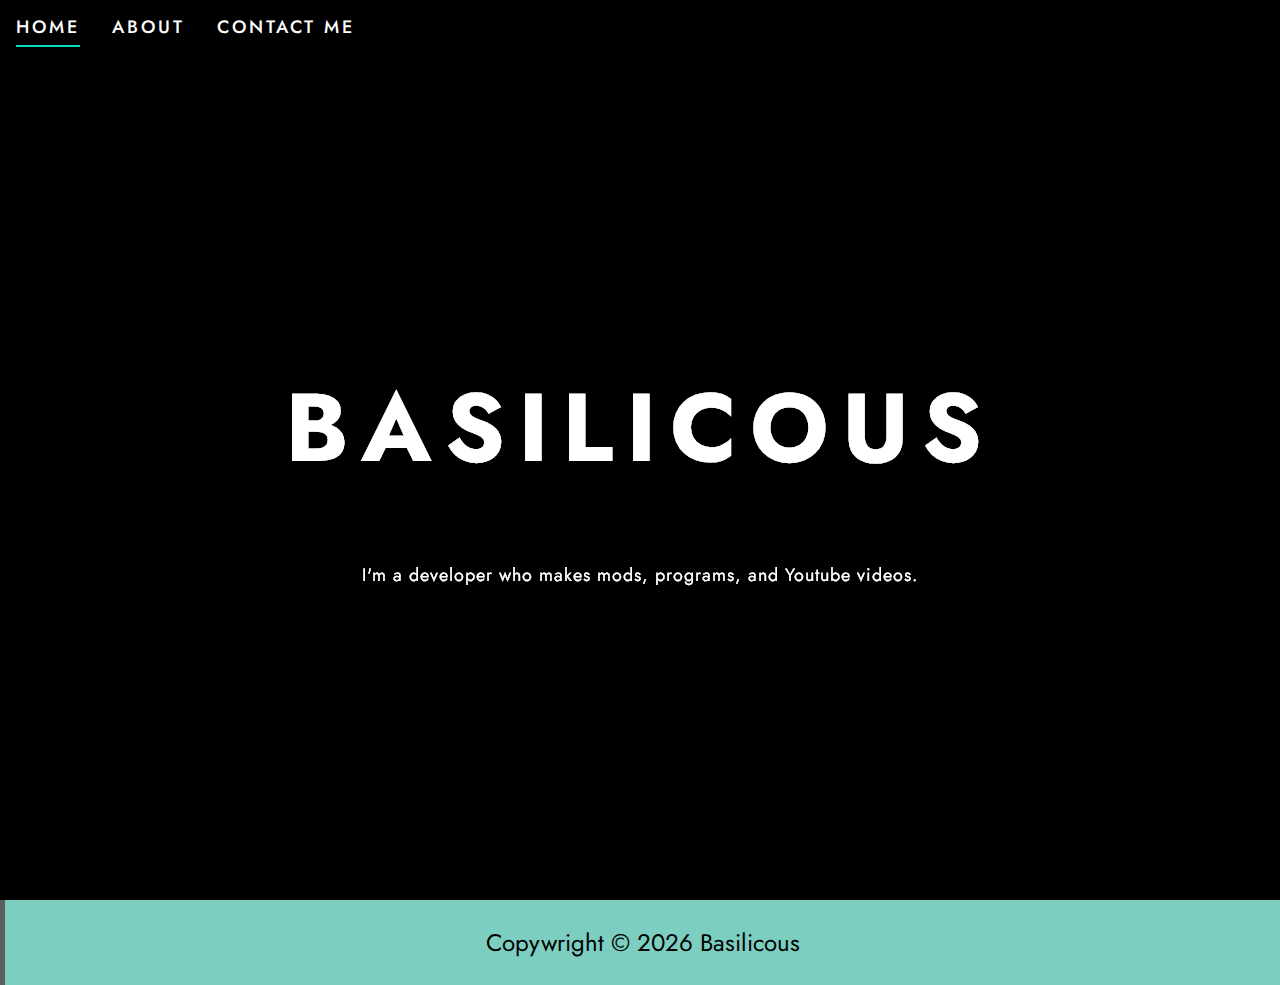
==== index.html @ 77973016 "Initial Site." ====
<!DOCTYPE html>
<html>
    <head>
        <!-- Fonts -->
        <link rel="preconnect" href="https://fonts.gstatic.com">
        <link href="https://fonts.googleapis.com/css2?family=Jost:wght@400;500;700&display=swap" rel="stylesheet"> 
    
        <!-- First party stylesheets -->
        <link rel="stylesheet" href="style/style.css">

    </head>

    <body>
        <!-- Hero -->
        <div class="hero-image">
            <div class="hero-text">
                <h1>BASILICOUS</h1>
                <p>I'm a developer who makes mods, programs, and Youtube videos.</p>
            </div>
        </div>

        <!-- Navigation bar -->
        <nav class="nav-bar">
            <ul>
                <li class="active">
                    <a href="index.html">HOME</a>
                </li>
                <li>
                    <a href="src/about.html">ABOUT</a>
                </li>
                <li>
                    <a href="src/contact.html">CONTACT ME</a>
                </li>
            </ul>
        </nav>

        <footer>
            <p>
                Copywright &copy;
                <script type="text/javascript">
                    var d = new Date()
                    document.write(d.getFullYear())
                </script>
                Basilicous
            </p>
        </footer>
    </body>
</html>
---- style/style.css ----
body, html
{
    height: 100%;
    width: 100%;
    margin:0;
    padding:0;
    background-color: black;
}

/**
 * Navigation bar
 * @author Basilicous
*/
.nav-bar
{
    background-color: rgba(0, 0, 0, 0.342);

    position: absolute;
    top: 0;
    left: 0;
    width: 100%;

    list-style: none;
}


/**
 * Navigation bar UL
 * @author Basilicous
*/
.nav-bar ul
{
    list-style: none;
    list-style-type: none;
    margin: 0;
    padding: 0;
    overflow: hidden;
    display:inline;
}

/**
 * Navigation bar LI
 * @author Basilicous
*/
.nav-bar li
{
    float: left;
    display: block;
    color: white;
    text-align: center;
    padding: 14px 16px;
    text-decoration: none;

    font-family: 'Jost', sans-serif;
    letter-spacing: 3px;
    font-size: 18px;
    font-weight: 500;
}

/**
 * Navigation bar LI A
 * @author Basilicous
*/
.nav-bar li a
{
    text-decoration: none;
    color: white;

    background-color: rgba(0, 0, 0, 0.342);
    transition: background-color 0.25s ease-out 100ms
}

/**
 * Navigation bar LI A : HOVER
 * @author Basilicous
*/
.nav-bar li a:hover
{
    background-color: rgba(212, 212, 212, 0.432);
}

/**
 * Navigation bar ACTIVE
 * @author Basilicous
*/
.nav-bar .active::after
{
    content: "";
    display: block;
    margin: 0 auto;
    width: 100%; 
    padding-top: 5px; 
    border-bottom: 2px solid rgb(0, 223, 186); 
}

/**
 * Text to be placed above hero image
 * @author Basilicous
*/
.hero-text
{
    position: absolute;
    top: 50%;
    left: 50%;
    transform: translate(-50%, -50%);
    color: white;

    font-family: 'Jost', sans-serif;
    text-align: center;
    font-size: 48px;
    font-weight: bold;
    letter-spacing: 13px;
}

/**
 * P Text to be placed above hero image
 * @author Basilicous
*/
.hero-text p
{
    font-size: 18px;
    font-weight: 400;
    letter-spacing: 1px;

    top: 20%;
}

/**
* Image to be placed below hero text
* @author Basilicous
*/
.hero-image
{
    background-image: linear-gradient(rgba(0, 0, 0, 0.5), rgba(0, 0, 0, 0.5)), url("../assets/hero-background.png");
    filter: brightness(200%);
    height: 100%;

    background-position: center;
    background-repeat: no-repeat;
    background-size: cover;
    position: relative;
}

/**
* Image to be placed below hero text
* @author Basilicous
*/
.hero-image-about
{
    background-image: linear-gradient(rgba(0, 0, 0, 0.5), rgba(0, 0, 0, 0.5)), url("../assets/hero-background.png");
    filter: brightness(200%);
    height: 75%;

    background-position: center;
    background-repeat: no-repeat;
    background-size: cover;
    position: relative;
}


/**
 * Text to be placed above hero image
 * @author Basilicous
*/
.hero-text-about
{
    position: absolute;
    top: 50%;
    left: 50%;
    transform: translate(-50%, -50%);
    color: white;

    font-family: 'Jost', sans-serif;
    text-align: center;
    font-size: 48px;
    font-weight: bold;
    letter-spacing: 13px;
}

/**
 * P Text to be placed above hero image
 * @author Basilicous
*/
.hero-text-about p
{
    font-size: 18px;
    font-weight: 400;
    letter-spacing: 1px;

    top: 20%;
}

/**
 * project-list H3 Text to be placed above hero image
 * @author Basilicous
*/
.project-list h3
{
    font-size: 64px;
    letter-spacing: 1px;
    font-weight: 400;
    letter-spacing: 2px;
    top: 20%;
}

/**
 * project-list H4 Text to be placed above hero image
 * @author Basilicous
*/
.project-list h4
{ 
    font-size: 48px;
    letter-spacing: 1px;
    font-weight: 400;
    letter-spacing: 2px;
    top: 20%;
}

/**
 * LI to be placed above hero image
 * @author Basilicous
*/
.project-list
{
    background-color: rgba(0, 0, 0, 0.445);
    border-radius: 5px;
    padding-left: 70px;
    padding-right: 70px;
    padding-top: 10px;
    padding-bottom: 10px;

    font-family: 'Jost', sans-serif;
    color: white;
}

/**
 * BUTTON to be placed above hero image
 * @author Basilicous
*/
.project-list .button
{
    
    background-color: rgb(0, 223, 186);
    border: none;
    color: rgb(0, 0, 0);
    padding: 15px 32px;
    text-align: center;
    text-decoration: none;
    display: inline-block;
    margin: 4px 2px;
    cursor: pointer;
    font-size: 24px;
    font-weight: 400;
    font-family: 'Jost', sans-serif;

    transition: background-color 0.25s ease-out 100ms
}

/**
 * BUTTON A to be placed above hero image
 * @author Basilicous
*/
.project-list .button a
{
    text-decoration: none;
    color: rgb(0, 0, 0);
}


/**
 * BUTTON to be placed above hero image
 * @author Basilicous
*/
.project-list .button:hover
{
    background-color: rgb(123, 206, 192);
}


/**
 * LI to be placed above hero image
 * @author Basilicous
*/
.project-list ul
{
    list-style-type: none;
}

/**
 * LI to be placed above hero image
 * @author Basilicous
*/
.project-list li
{
    background-color: rgba(19, 19, 19, 0.445);
    border-radius: 5px;
    padding-left: 25px;
    padding-right: 25px;
    padding-bottom: 25px;
    padding-top: 1px;
    margin-bottom: 10px;
    border-left: rgb(0, 223, 186) solid 2px;
}

footer
{
    background-color: rgb(123, 206, 192);
    padding: 1px;
    text-align: center;
    font-size: 24px;
    font-weight: 400;
    font-family: 'Jost', sans-serif;
    border-left: 5px solid rgb(95, 95, 95); 
}

.circle
{
    width: 15%;
    height: 0;
    padding-bottom: 15%;
    -moz-border-radius: 50%;
    -webkit-border-radius: 50%;
    border-radius: 50%;
    background: rgba(0, 0, 0, 0.445);
    position: relative;
    border: none;
    transform: rotate(90deg);
}

.circle:before 
{
    content: '';
    display: block;
    border-top: solid 10px transparent;
    border-left: solid 10px #FFF;
    border-bottom: solid 10px transparent;
    position: absolute;
    top: 50%;
    left: 50%;
    margin: -10px 0 0 -3px;
}
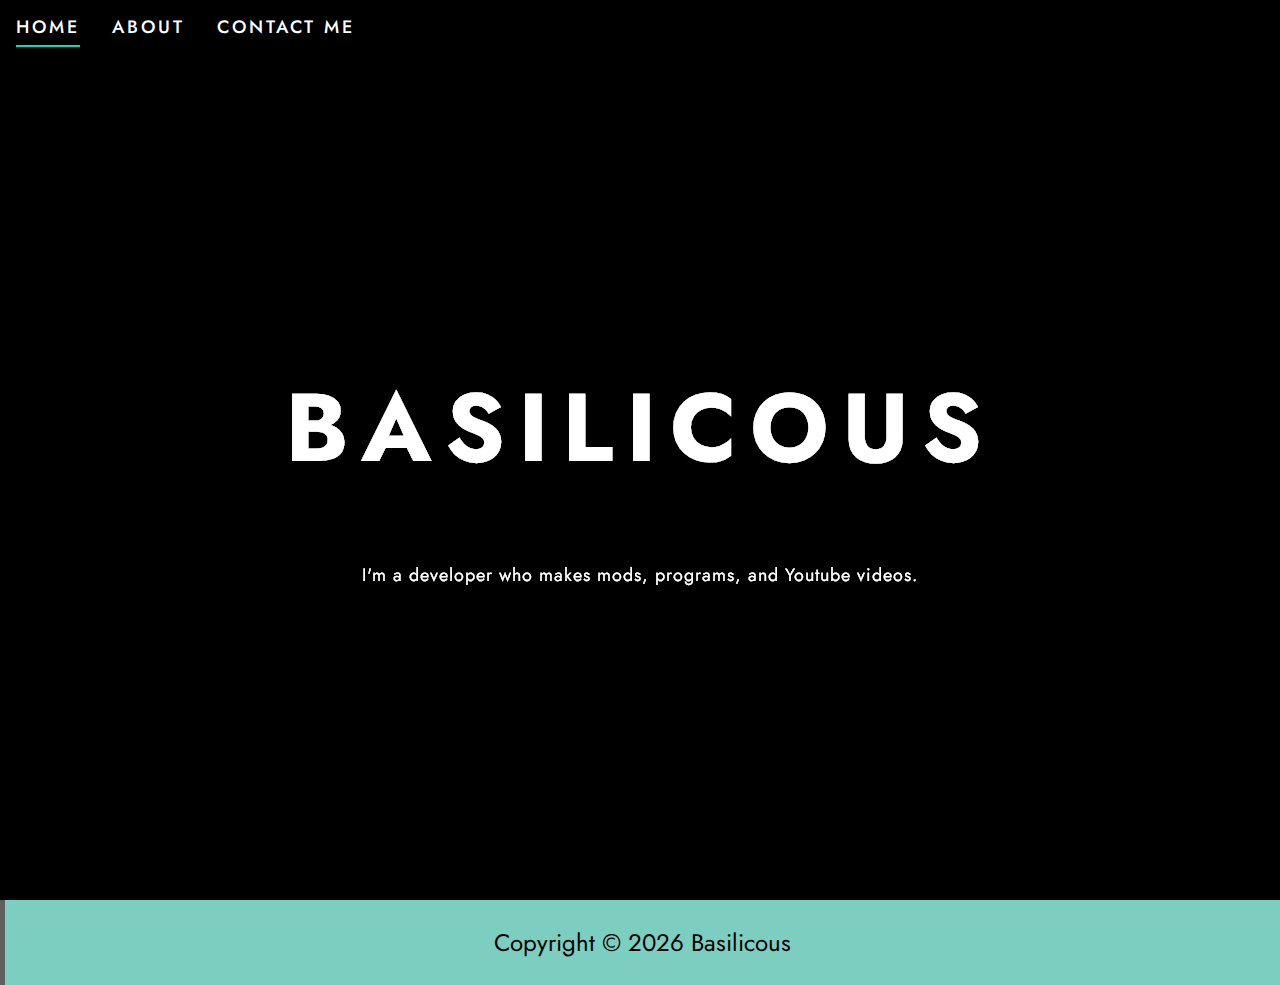
==== commit 8865d134: "Fixed spelling." ====
--- a/index.html
+++ b/index.html
@@ -36,7 +36,7 @@
 
         <footer>
             <p>
-                Copywright &copy;
+                Copyright &copy;
                 <script type="text/javascript">
                     var d = new Date()
                     document.write(d.getFullYear())
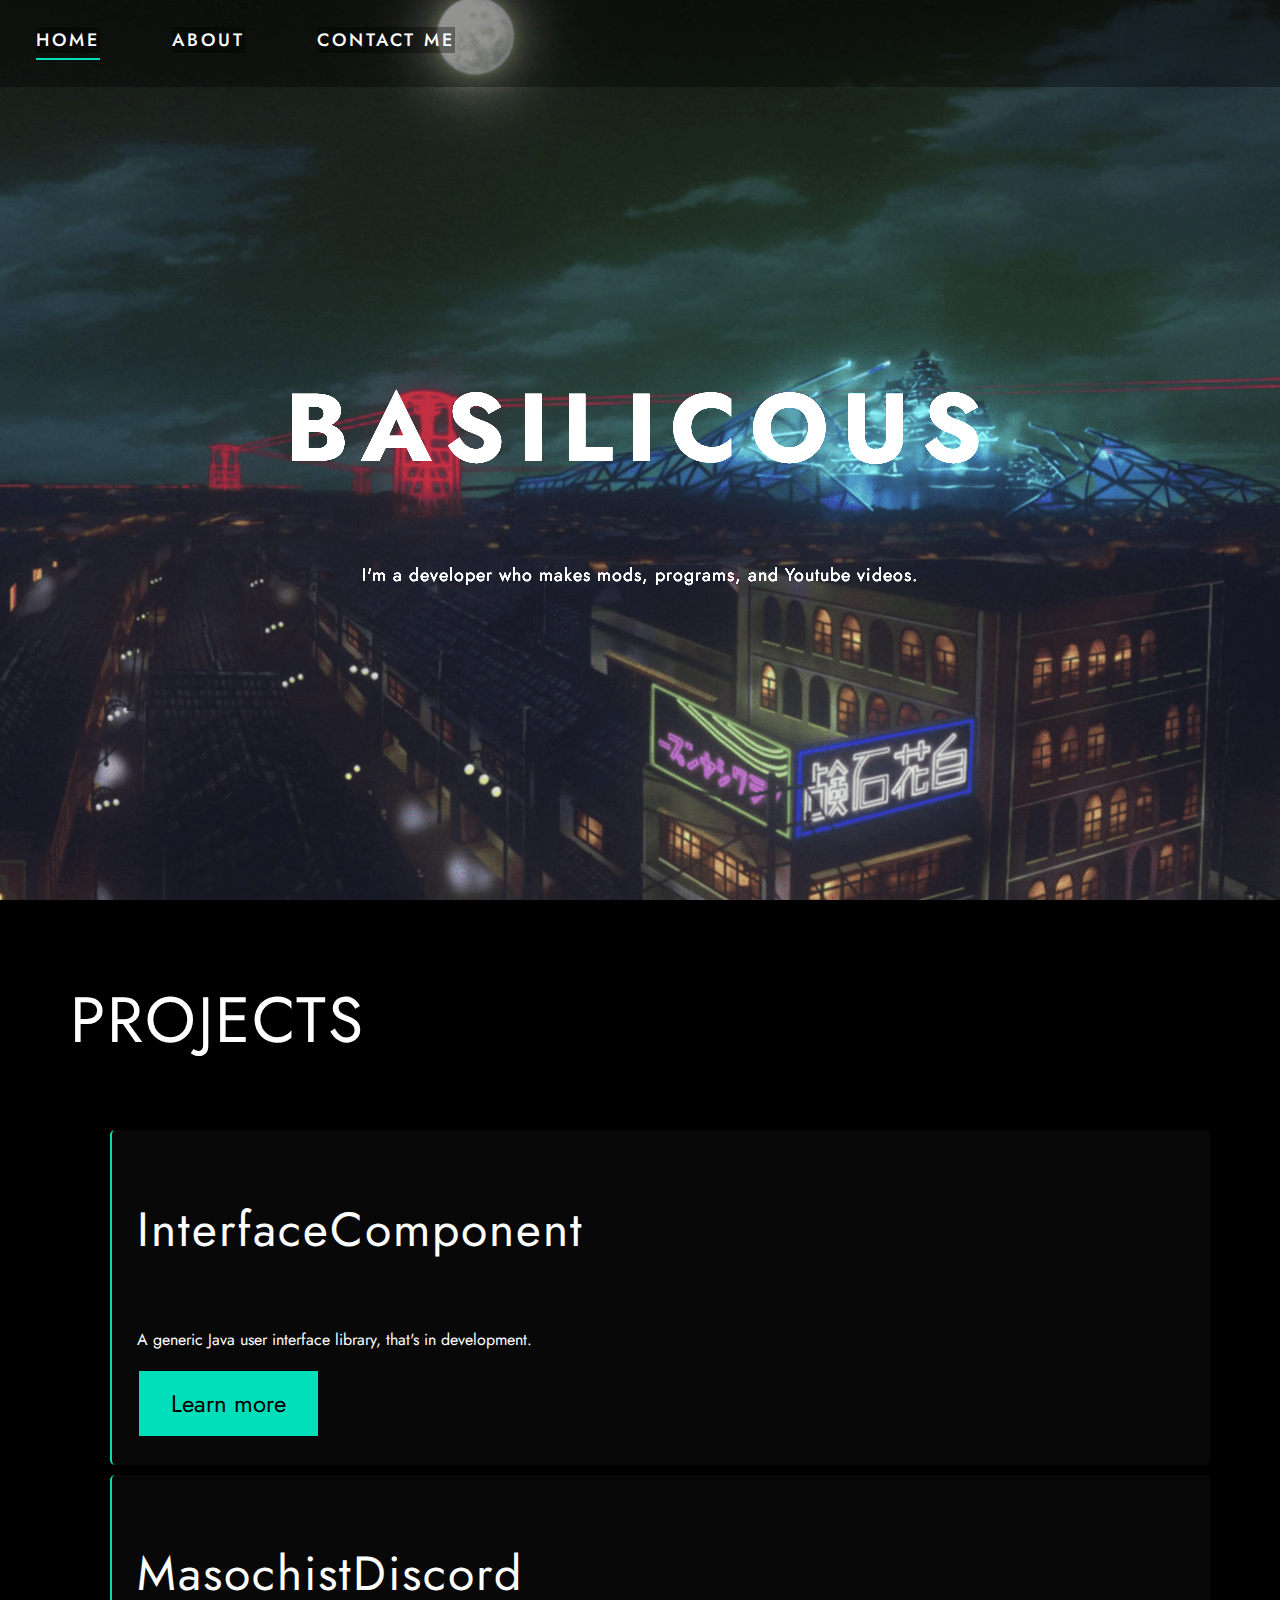
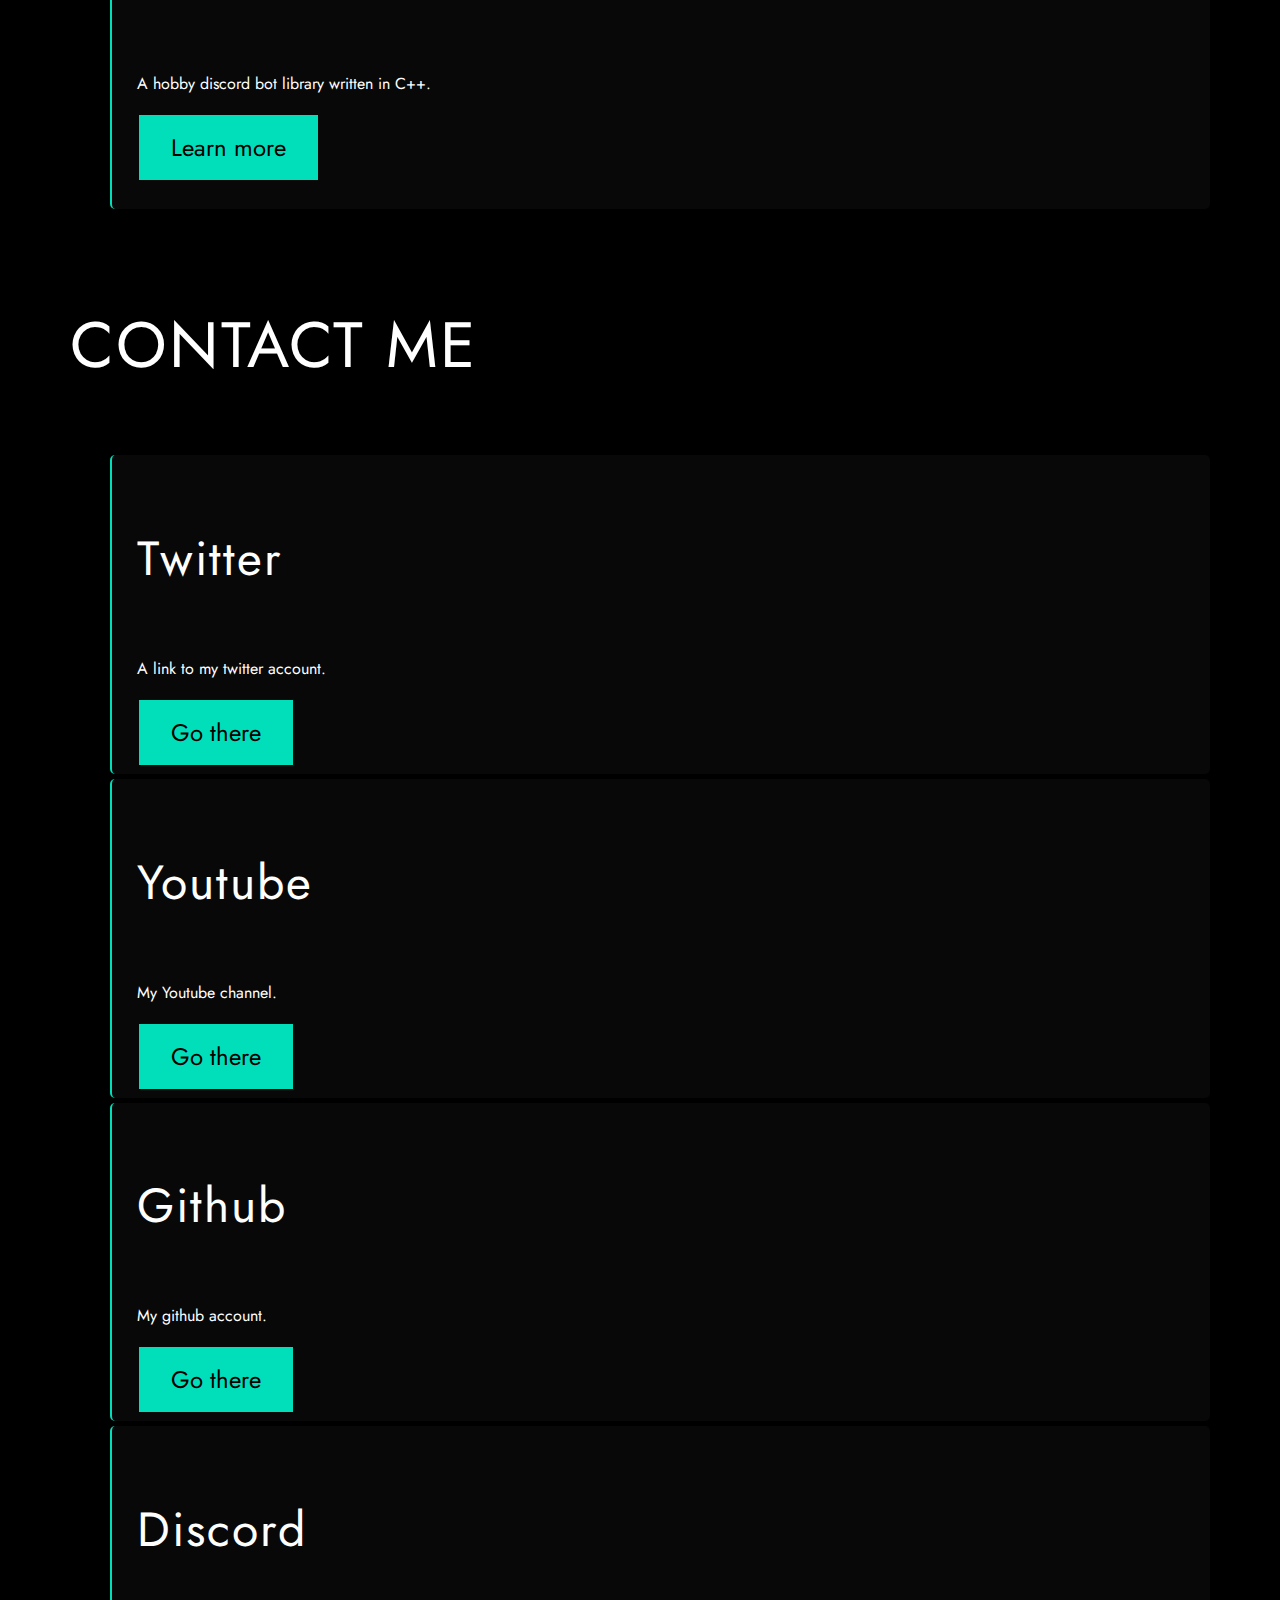
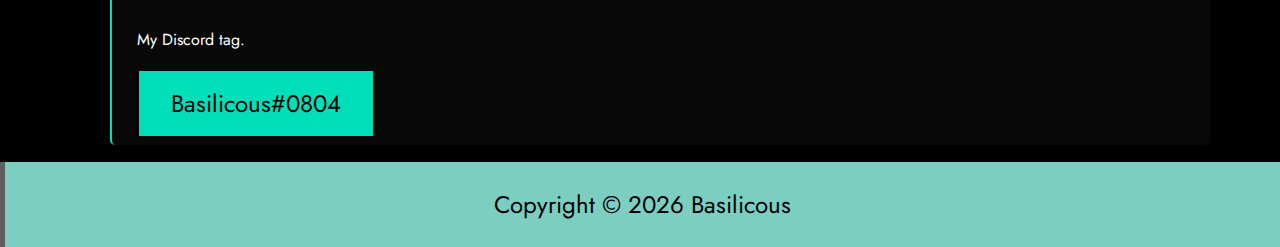
==== commit e9e24f65: "Fixed MAIN website" ====
--- a/index.html
+++ b/index.html
@@ -33,6 +33,49 @@
                 </li>
             </ul>
         </nav>
+		
+		
+        <div class="project-list" id="sector">
+            <h3>PROJECTS</h3>
+            <ul>
+                <li>
+                    <h4>InterfaceComponent</h4>
+                    <p>A generic Java user interface library, that's in development.</p>
+                    <button class="button"><a href="https://github.com/SkidKit/InterfaceComponent" target="_blank" rel="noopener noreferrer">Learn more</a></button>
+                </li>
+                <li>
+                    <h4>MasochistDiscord</h4>
+                    <p>A hobby discord bot library written in C++.</p>
+                    <button class="button"><a href="https://github.com/LowSpecCorgi/Masochist-Discord" target="_blank" rel="noopener noreferrer">Learn more</a></button>
+                </li>
+            </ul>
+        </div>
+		
+		<div class="social-list" id="sector">
+            <h3>CONTACT ME</h3>
+            <ul>
+                <li>
+                    <h4>Twitter</h4>
+                    <p>A link to my twitter account.</p>
+                    <button class="button"><a href="https://twitter.com/basilicousyt" target="_blank" rel="noopener noreferrer">Go there</a></button>
+                </li>
+                <li>
+                    <h4>Youtube</h4>
+                    <p>My Youtube channel.</p>
+                    <button class="button"><a href="https://www.youtube.com/channel/UCYAf2_GesAKRgfVCaKN4kFg" target="_blank" rel="noopener noreferrer">Go there</a></button>
+                </li>
+                <li>
+                    <h4>Github</h4>
+                    <p>My github account.</p>
+                    <button class="button"><a href="https://github.com/LowSpecCorgi/" target="_blank" rel="noopener noreferrer">Go there</a></button>
+                </li>
+                <li>
+                    <h4>Discord</h4>
+                    <p>My Discord tag.</p>
+                    <button class="button">Basilicous#0804</button>
+                </li>
+            </ul>
+        </div>
 
         <footer>
             <p>
--- a/style/style.css
+++ b/style/style.css
@@ -5,6 +5,7 @@
     margin:0;
     padding:0;
     background-color: black;
+    scroll-behavior: smooth;
 }
 
 /**
@@ -48,7 +49,7 @@
     display: block;
     color: white;
     text-align: center;
-    padding: 14px 16px;
+    padding: 3vh 4vh;
     text-decoration: none;
 
     font-family: 'Jost', sans-serif;
@@ -131,7 +132,7 @@
 */
 .hero-image
 {
-    background-image: linear-gradient(rgba(0, 0, 0, 0.5), rgba(0, 0, 0, 0.5)), url("../assets/hero-background.png");
+    background-image: linear-gradient(rgba(0, 0, 0, 0.5), rgba(0, 0, 0, 0.5)), url("../assets/hero-background-min.png");
     filter: brightness(200%);
     height: 100%;
 
@@ -147,7 +148,7 @@
 */
 .hero-image-about
 {
-    background-image: linear-gradient(rgba(0, 0, 0, 0.5), rgba(0, 0, 0, 0.5)), url("../assets/hero-background.png");
+    background-image: linear-gradient(rgba(0, 0, 0, 0.5), rgba(0, 0, 0, 0.5)), url("../assets/hero-background-min.png");
     filter: brightness(200%);
     height: 75%;
 
@@ -228,7 +229,6 @@
     padding-right: 70px;
     padding-top: 10px;
     padding-bottom: 10px;
-
     font-family: 'Jost', sans-serif;
     color: white;
 }
@@ -325,12 +325,13 @@
     position: relative;
     border: none;
     transform: rotate(90deg);
+    display: inline-block;
 }
 
 .circle:before 
 {
     content: '';
-    display: block;
+    display: inline-block;
     border-top: solid 10px transparent;
     border-left: solid 10px #FFF;
     border-bottom: solid 10px transparent;
@@ -338,4 +339,122 @@
     top: 50%;
     left: 50%;
     margin: -10px 0 0 -3px;
+}
+
+
+
+
+
+
+
+
+/**
+ * project-list H3 Text to be placed above hero image
+ * @author Basilicous
+*/
+.social-list h3
+{
+    font-size: 64px;
+    letter-spacing: 1px;
+    font-weight: 400;
+    letter-spacing: 2px;
+    top: 20%;
+}
+
+/**
+ * project-list H4 Text to be placed above hero image
+ * @author Basilicous
+*/
+.social-list h4
+{ 
+    font-size: 48px;
+    letter-spacing: 1px;
+    font-weight: 400;
+    letter-spacing: 2px;
+    top: 20%;
+}
+
+/**
+ * LI to be placed above hero image
+ * @author Basilicous
+*/
+.social-list
+{
+    background-color: rgba(0, 0, 0, 0.445);
+    border-radius: 5px;
+    padding-left: 70px;
+    padding-right: 70px;
+    padding-top: 1x;
+    padding-bottom: 1px;
+    font-family: 'Jost', sans-serif;
+    color: white;
+}
+
+/**
+ * BUTTON to be placed above hero image
+ * @author Basilicous
+*/
+.social-list .button
+{
+    
+    background-color: rgb(0, 223, 186);
+    border: none;
+    color: rgb(0, 0, 0);
+    padding: 15px 32px;
+    text-align: center;
+    text-decoration: none;
+    display: inline-block;
+    margin: 4px 2px;
+    cursor: pointer;
+    font-size: 24px;
+    font-weight: 400;
+    font-family: 'Jost', sans-serif;
+
+    transition: background-color 0.25s ease-out 100ms
+}
+
+/**
+ * BUTTON A to be placed above hero image
+ * @author Basilicous
+*/
+.social-list .button a
+{
+    text-decoration: none;
+    color: rgb(0, 0, 0);
+}
+
+
+/**
+ * BUTTON to be placed above hero image
+ * @author Basilicous
+*/
+.social-list .button:hover
+{
+    background-color: rgb(123, 206, 192);
+}
+
+
+/**
+ * LI to be placed above hero image
+ * @author Basilicous
+*/
+.social-list ul
+{
+    list-style-type: none;
+}
+
+/**
+ * LI to be placed above hero image
+ * @author Basilicous
+*/
+.social-list li
+{
+    background-color: rgba(19, 19, 19, 0.445);
+    border-radius: 5px;
+    padding-left: 25px;
+    padding-right: 25px;
+    padding-bottom: 5px;
+    padding-top: 5px;
+    margin-bottom: 5px;
+    border-left: rgb(0, 223, 186) solid 2px;
 }